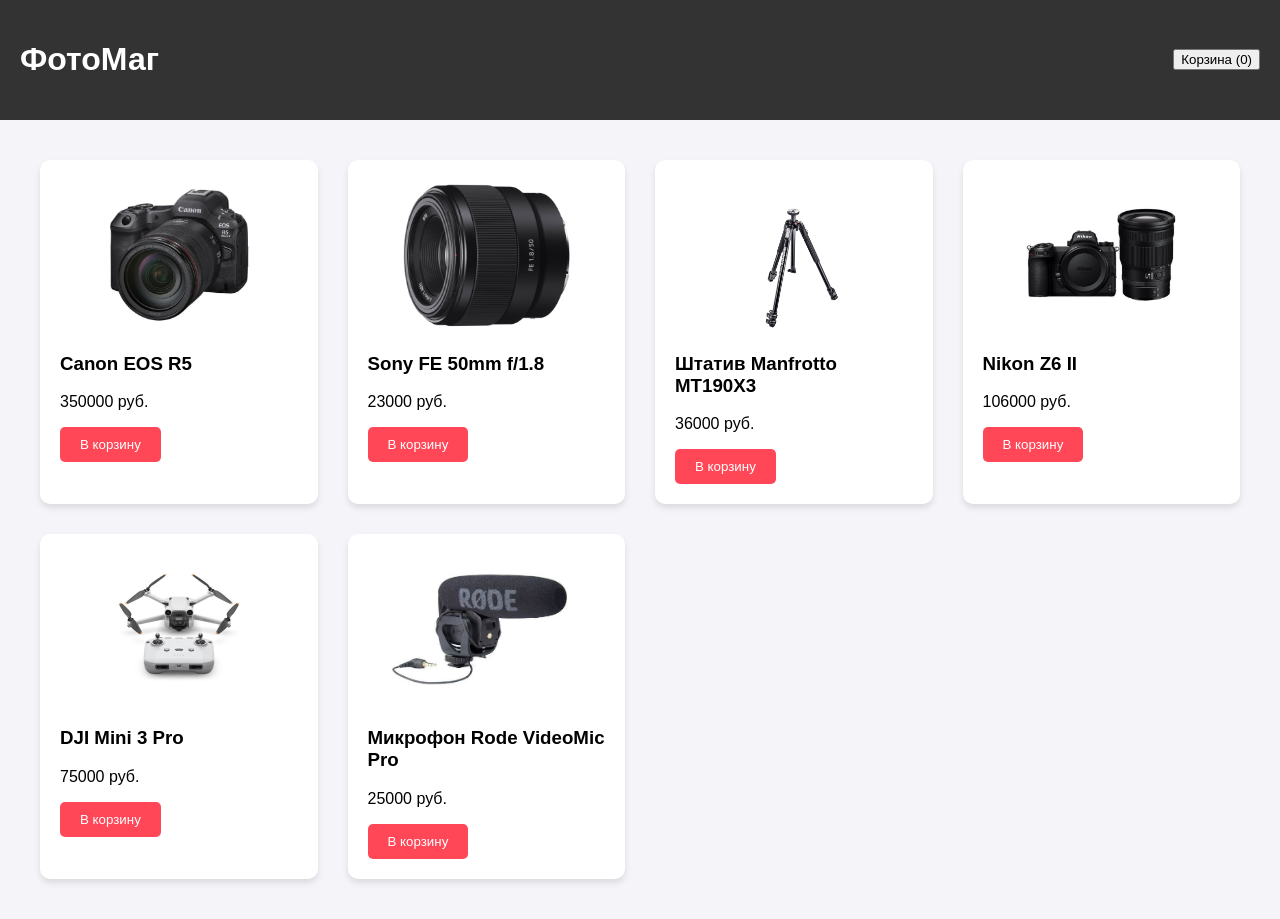
==== lab-1-shop/index.html @ 022502f7 "add product images and improved styling" ====
<!DOCTYPE html>
<html lang="ru">

<head>
    <meta charset="UTF-8">
    <meta name="viewport" content="width=device-width, initial-scale=1.0">
    <title>ФотоМаг - Техника для профи</title>
    <link rel="stylesheet" href="css/style.css">
</head>

<body>

    <header>
        <h1>ФотоМаг</h1>
        <button id="cart-btn">Корзина (<span id="cart-count">0</span>)</button>
    </header>

    <main>
        <section id="catalog" class="catalog">
        </section>
    </main>

    <div id="cart-modal"
        style="display:none; position:fixed; top:0; left:0; width:100%; height:100%; background:rgba(0,0,0,0.5);">
        <div style="background:white; margin:5% auto; padding:20px; width:400px;">
            <div id="cart-content">
                <h2>Корзина</h2>
                <div id="cart-items"></div>
                <p>Итого: <span id="total-price">0</span> руб.</p>
                <button onclick="closeModal()">Закрыть</button>
                <button onclick="showOrderForm()">Оформить заказ</button>
            </div>

            <!-- Форма заказа (скрыта по умолчанию) -->
            <div id="order-form" style="display:none;">
                <h2>Оформление заказа</h2>
                <input type="text" id="name" placeholder="Имя" required><br>
                <input type="text" id="surname" placeholder="Фамилия" required><br>
                <input type="text" id="address" placeholder="Адрес доставки" required><br>
                <input type="tel" id="phone" placeholder="Телефон" required><br>
                <button onclick="createOrder()">Создать заказ</button>
            </div>
        </div>
    </div>

    <script src="js/data.js"></script>
    <script src="js/main.js"></script>
</body>

</html>
---- lab-1-shop/css/style.css ----
body {
    font-family: 'Segoe UI', sans-serif;
    background: #f4f4f9;
    margin: 0;
}

header {
    background: #333;
    color: white;
    padding: 20px;
    display: flex;
    justify-content: space-between;
    align-items: center;
}

.catalog {
    display: grid;
    grid-template-columns: repeat(auto-fill, minmax(250px, 1fr));
    gap: 30px;
    padding: 40px;
}

.product-card {
    background: white;
    padding: 20px;
    border-radius: 10px;
    box-shadow: 0 4px 6px rgba(0, 0, 0, 0.1);
    transition: transform 0.3s;
}

.product-card:hover {
    transform: translateY(-5px);
}

.add-btn {
    background: #ff4757;
    color: white;
    border: none;
    padding: 10px 20px;
    border-radius: 5px;
    cursor: pointer;
    transition: 0.3s;
}

.add-btn:hover {
    background: #ff6b81;
}

@media (max-width: 600px) {
    .catalog {
        padding: 15px;
    }

    .product-card {
        padding: 10px;
    }
}
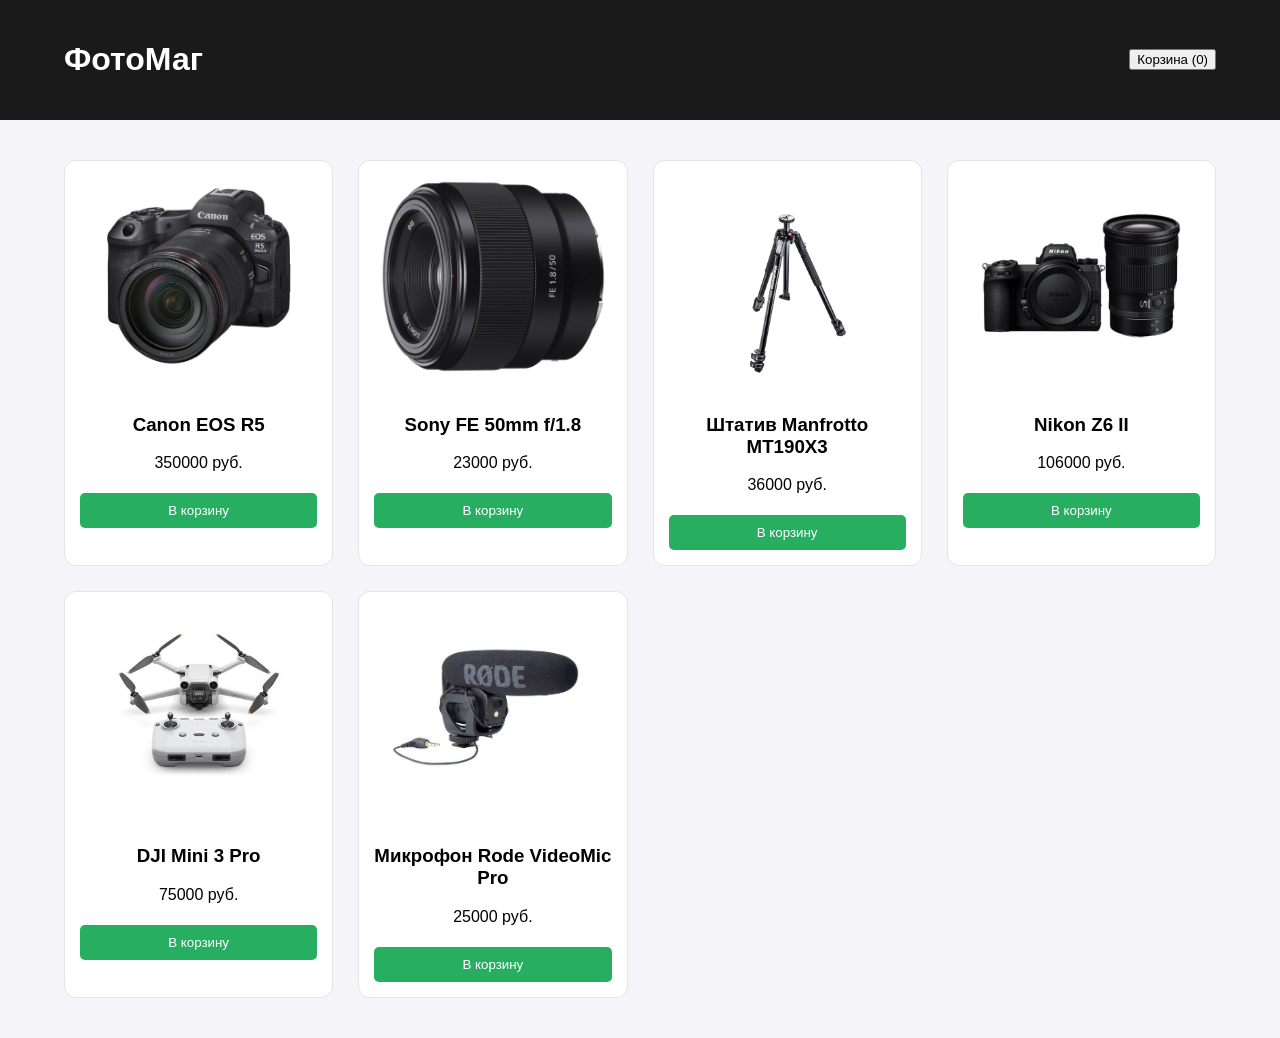
==== commit ec2465ce: "final touches" ====
--- a/lab-1-shop/index.html
+++ b/lab-1-shop/index.html
@@ -3,46 +3,40 @@
 
 <head>
     <meta charset="UTF-8">
-    <meta name="viewport" content="width=device-width, initial-scale=1.0">
-    <title>ФотоМаг - Техника для профи</title>
+    <title>ФотоМаг</title>
     <link rel="stylesheet" href="css/style.css">
 </head>
 
 <body>
-
     <header>
         <h1>ФотоМаг</h1>
-        <button id="cart-btn">Корзина (<span id="cart-count">0</span>)</button>
+        <button id="cart-btn" onclick="openCart()">Корзина (0)</button>
     </header>
-
     <main>
-        <section id="catalog" class="catalog">
-        </section>
+        <section id="catalog" class="catalog"></section>
     </main>
 
-    <div id="cart-modal"
-        style="display:none; position:fixed; top:0; left:0; width:100%; height:100%; background:rgba(0,0,0,0.5);">
-        <div style="background:white; margin:5% auto; padding:20px; width:400px;">
+    <div id="cart-modal">
+        <div id="modal-container">
             <div id="cart-content">
-                <h2>Корзина</h2>
+                <h2>Ваша корзина</h2>
                 <div id="cart-items"></div>
-                <p>Итого: <span id="total-price">0</span> руб.</p>
-                <button onclick="closeModal()">Закрыть</button>
-                <button onclick="showOrderForm()">Оформить заказ</button>
+                <h3>Итого: <span id="total-price">0</span> руб.</h3>
+                <button class="btn btn-secondary" onclick="closeModal()">Закрыть</button>
+                <button class="btn btn-primary" onclick="showOrderForm()">Оформить заказ</button>
             </div>
-
-            <!-- Форма заказа (скрыта по умолчанию) -->
             <div id="order-form" style="display:none;">
-                <h2>Оформление заказа</h2>
-                <input type="text" id="name" placeholder="Имя" required><br>
-                <input type="text" id="surname" placeholder="Фамилия" required><br>
-                <input type="text" id="address" placeholder="Адрес доставки" required><br>
-                <input type="tel" id="phone" placeholder="Телефон" required><br>
-                <button onclick="createOrder()">Создать заказ</button>
+                <h2>Доставка</h2>
+                <input type="text" id="name" placeholder="Имя">
+                <input type="text" id="surname" placeholder="Фамилия">
+                <input type="text" id="address" placeholder="Адрес доставки" style="width: 100%;">
+                <input type="tel" id="phone" placeholder="Телефон">
+                <button class="btn btn-primary" onclick="createOrder()">Создать заказ</button>
+                <button class="btn btn-secondary" onclick="backToCart()">Назад</button>
             </div>
         </div>
     </div>
-
+    <div id="notification"></div>
     <script src="js/data.js"></script>
     <script src="js/main.js"></script>
 </body>
--- a/lab-1-shop/css/style.css
+++ b/lab-1-shop/css/style.css
@@ -5,9 +5,9 @@
 }
 
 header {
-    background: #333;
+    background: #1a1a1a;
     color: white;
-    padding: 20px;
+    padding: 20px 5%;
     display: flex;
     justify-content: space-between;
     align-items: center;
@@ -16,42 +16,103 @@
 .catalog {
     display: grid;
     grid-template-columns: repeat(auto-fill, minmax(250px, 1fr));
-    gap: 30px;
-    padding: 40px;
+    gap: 25px;
+    padding: 40px 5%;
 }
 
 .product-card {
     background: white;
-    padding: 20px;
-    border-radius: 10px;
-    box-shadow: 0 4px 6px rgba(0, 0, 0, 0.1);
-    transition: transform 0.3s;
+    padding: 15px;
+    border-radius: 12px;
+    text-align: center;
+    border: 1px solid #e1e4e8;
 }
 
-.product-card:hover {
-    transform: translateY(-5px);
+.product-card img {
+    width: 100%;
+    height: 200px;
+    object-fit: contain;
+    margin-bottom: 15px;
 }
 
-.add-btn {
-    background: #ff4757;
-    color: white;
+.btn {
+    padding: 10px 15px;
     border: none;
-    padding: 10px 20px;
     border-radius: 5px;
     cursor: pointer;
-    transition: 0.3s;
+    margin-top: 5px;
+    width: 100%;
 }
 
-.add-btn:hover {
-    background: #ff6b81;
+.btn-primary {
+    background: #27ae60;
+    color: white;
 }
 
-@media (max-width: 600px) {
-    .catalog {
-        padding: 15px;
-    }
+.btn-secondary {
+    background: #95a5a6;
+    color: white;
+}
 
-    .product-card {
-        padding: 10px;
-    }
+#cart-modal {
+    display: none;
+    position: fixed;
+    top: 0;
+    left: 0;
+    width: 100%;
+    height: 100%;
+    background: rgba(0, 0, 0, 0.5);
+    z-index: 1000;
+}
+
+#modal-container {
+    background: white;
+    margin: 5% auto;
+    padding: 30px;
+    width: 450px;
+    border-radius: 15px;
+}
+
+input {
+    width: 100%;
+    padding: 10px;
+    margin: 5px 0;
+    border: 1px solid #ddd;
+    border-radius: 5px;
+    box-sizing: border-box;
+}
+
+.cart-item {
+    display: flex;
+    justify-content: space-between;
+    align-items: center;
+    padding: 10px 0;
+    border-bottom: 1px solid #eee;
+}
+
+.quantity-controls {
+    display: flex;
+    align-items: center;
+    gap: 8px;
+}
+
+.qty-btn {
+    background: #e0e0e0;
+    border: none;
+    width: 30px;
+    height: 30px;
+    border-radius: 5px;
+    cursor: pointer;
+}
+
+#notification {
+    position: fixed;
+    top: 20px;
+    right: 20px;
+    background: #27ae60;
+    color: white;
+    padding: 15px 25px;
+    border-radius: 8px;
+    display: none;
+    z-index: 2000;
 }
